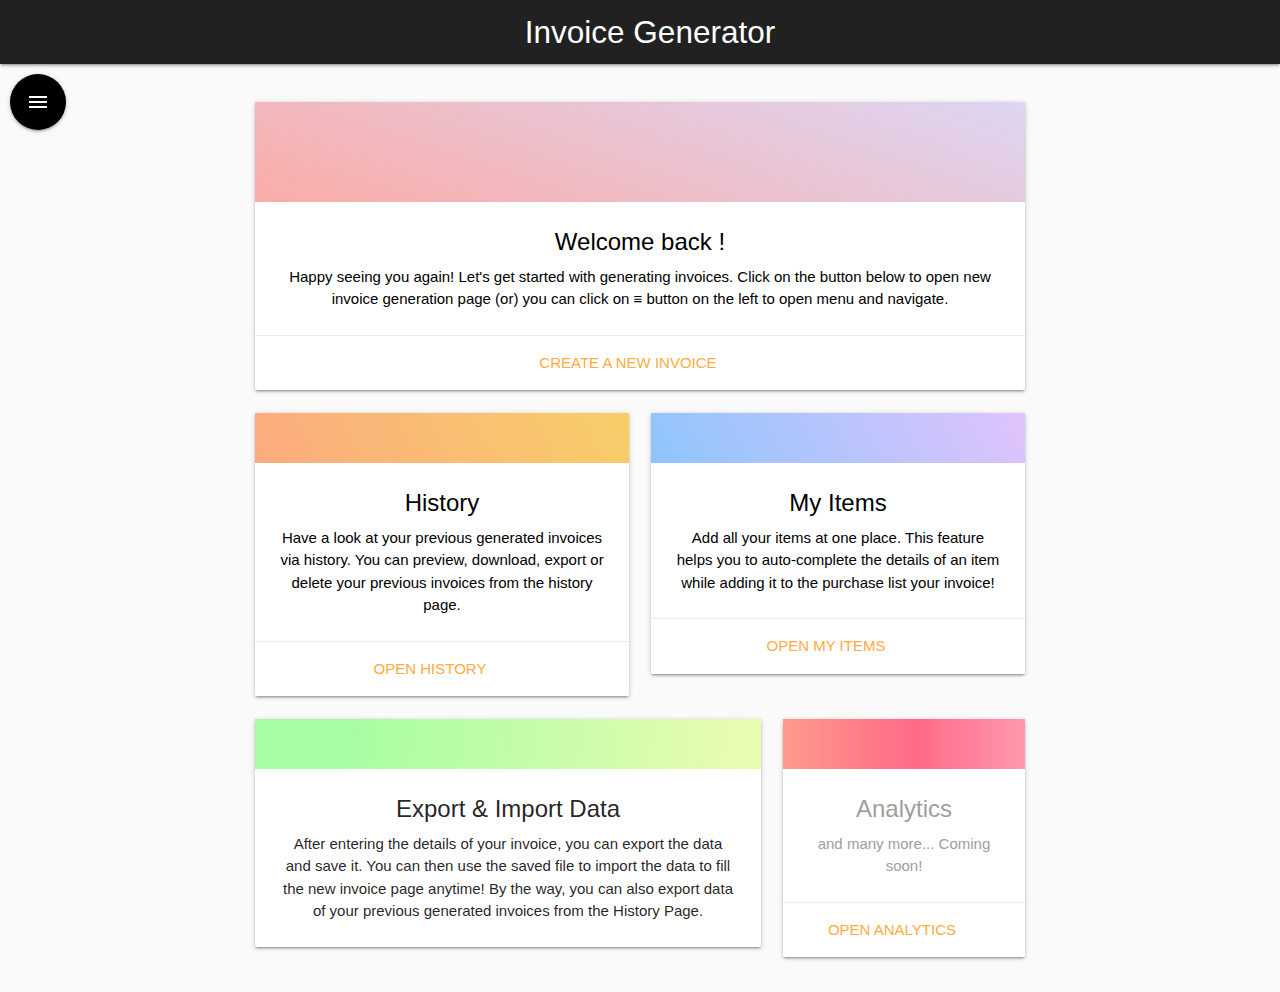
==== pages/home.html @ 2f6eff5f "minor fixes" ====
<!DOCTYPE html>
<html>
    <head>
        <title>Invoice Generator</title>
        <link rel="stylesheet" type="text/css" href="../style.css">
        <link rel="stylesheet" href="https://cdnjs.cloudflare.com/ajax/libs/materialize/1.0.0/css/materialize.min.css">	
        <link href="https://fonts.googleapis.com/icon?family=Material+Icons" rel="stylesheet">
        <link rel="stylesheet" href="https://use.fontawesome.com/releases/v5.6.3/css/all.css" integrity="sha384-UHRtZLI+pbxtHCWp1t77Bi1L4ZtiqrqD80Kn4Z8NTSRyMA2Fd33n5dQ8lWUE00s/" crossorigin="anonymous">
        <script src="https://www.gstatic.com/firebasejs/5.9.1/firebase-app.js"></script>

        <script src="https://www.gstatic.com/firebasejs/5.9.1/firebase-auth.js"></script>
        <script src="https://www.gstatic.com/firebasejs/5.9.1/firebase-firestore.js"></script>

        <script>
            // Initialize Firebase
            var config = {
                apiKey: "AIzaSyCyBdwJeaD2Vm17T8BRXrumNoOk3Z8NucE",
                authDomain: "invoice-generator-2ad43.firebaseapp.com",
                databaseURL: "https://invoice-generator-2ad43.firebaseio.com",
                projectId: "invoice-generator-2ad43",
                storageBucket: "invoice-generator-2ad43.appspot.com",
                messagingSenderId: "862076289309"
            };
            firebase.initializeApp(config);
        </script>
    </head>
    
    <body>
        <nav>
            <div class="nav-wrapper grey darken-4">
                <a href="#" class="brand-logo center" style="padding-left: 20px;">Invoice Generator</a>
            </div>
        </nav>

        <!-- side nav content -->
        <ul id="slide-out" class="sidenav">
            <li>
                <div class="user-view">
                    
                    <div class="background" >
                        <img src="../images/default_user_bg.jpg">
                    </div>
                    
                    <img id="user_image" class="circle" src="../images/default_user_image.png"></img>
                    <div id="user_name" class="white-text name"></div>
                    <div id="user_email" class="white-text email"></div>
                </div>
            </li>
            
            <li><a class="subheader">Actions</a></li>
            
            <li><a href="home.html"><i class="fas fa-home fa-lg"></i>Home</a></li>
            <li><a href="my_items.html"><i class="fas fa-shopping-bag fa-lg"></i></i>My Items</a></li>
            <li><a href="new_invoice.html"><i class="fas fa-file-invoice fa-lg"></i>New Invoice</a></li>
            <li><a href="history.html"><i class="fas fa-history fa-lg"></i>History</a></li>
            <li><a href="#"><i class="fas fa-chart-bar fa-lg"></i>Analytics</a></li>

            <li><div class="divider"></div></li>
            
            <li><a href="javascript:logOutUser();"><i class="fas fa-sign-out-alt fa-lg"></i>Logout</a></li>
        </ul>
             
        <div style="padding: 10px; position: fixed;">
            <a href="#" data-target="slide-out" class="sidenav-trigger btn-floating btn-large waves-effect waves-light black">
            <i class="material-icons">menu</i>
            </a>
        </div>

        <!-- Dashboard content here! -->
        <div id="invoice_form" class="row">
                
            <div class="col s12">
                <div class="card white">
                    <div class="card-image" style="background-color: #FAACA8;
                    background-image: linear-gradient(19deg, #FAACA8 0%, #DDD6F3 100%);
                    height: 100px;">
                    </div>
                    <div class="card-content black-text">
                        <span class="card-title">Welcome back <b id="user_greeting"></b>!</span>
                        <p>Happy seeing you again! Let's get started with generating invoices. Click on the button below to open new invoice generation page (or) you can click on <b>&#8801</b> button on the left to open menu and navigate.</p>
                    </div>
                    <div class="card-action">
                        <a href="new_invoice.html">Create a new Invoice</a>
                    </div>
                </div>
            </div>
                         
            <div class="col s6">
                <div class="card white">
                    <div class="card-image" style="background-color: #FBAB7E;
                    background-image: linear-gradient(62deg, #FBAB7E 0%, #F7CE68 100%);
                    height: 50px;">
                    </div>
                    <div class="card-content black-text">
                        <span class="card-title"><i class="fas fa-history fa-med"></i> History</span>
                        <p>Have a look at your previous generated invoices via history. You can preview, download, export or delete your previous invoices from the history page.</p>
                    </div>
                    <div class="card-action">
                        <a href="history.html">Open History</a>
                    </div>
                </div>
            </div>

            <div class="col s6">
                <div class="card white">
                    <div class="card-image" style="background-color: #8EC5FC;
                    background-image: linear-gradient(62deg, #8EC5FC 0%, #E0C3FC 100%);
                    height: 50px;">
                    </div>
                    <div class="card-content black-text">
                        <span class="card-title"><i class="fas fa-shopping-bag fa-med"></i> My Items</span>
                        <p>Add all your items at one place. This feature helps you to auto-complete the details of an item while adding it to the purchase list your invoice!</p>
                    </div>
                    <div class="card-action">
                        <a href="my_items.html">Open My Items</a>
                    </div>
                </div>
            </div>

            <div class="col s8">
                <div class="card white">
                    <div class="card-image" style="background-image: radial-gradient( circle 1124px at 1.6% 5%,  rgba(9,249,0,0.36) 7.4%, rgba(216,245,34,0.34) 48.1%, rgba(16,186,88,0.35) 80.1% );
                    height: 50px;">
                    </div>
                    <div class="card-content">
                        <span class="card-title"><i class="fas fa-file-import fa-med"></i> Export & Import Data</span>
                        <p>
                            After entering the details of your invoice, you can export the data and save it. 
                            You can then use the saved file to import the data to fill the new invoice page anytime! 
                            By the way, you can also export data of your previous generated invoices from the  History Page.
                        </p>
                    </div>
                </div>
            </div>

            <div class="col s4">
                <div class="card white">
                    <div class="card-image" style="background-color: #FF9A8B;
                    background-image: linear-gradient(90deg, #FF9A8B 0%, #FF6A88 55%, #FF99AC 100%);
                    height: 50px;">
                    </div>
                    <div class="card-content grey-text">
                        <span class="card-title"><i class="fas fa-chart-bar fa-med"></i> Analytics</span>
                        <p>and many more... Coming soon!</p>
                    </div>
                    <div class="card-action">
                        <a href="#">Open Analytics</a>
                    </div>
                </div>
            </div>

        </div>
    </body>
    
    <script src="https://cdnjs.cloudflare.com/ajax/libs/jspdf/1.4.1/jspdf.debug.js" integrity="sha384-THVO/sM0mFD9h7dfSndI6TS0PgAGavwKvB5hAxRRvc0o9cPLohB0wb/PTA7LdUHs" crossorigin="anonymous"></script>
    <script src="https://cdnjs.cloudflare.com/ajax/libs/materialize/1.0.0/js/materialize.min.js"></script>

    <script>
        document.addEventListener('DOMContentLoaded', function() {
            var elems = document.querySelectorAll('.sidenav');
            var instances = M.Sidenav.init(elems, {});
        });

        firebase.auth().onAuthStateChanged(function(user) {
            if (user) {
                if (user.photoURL) {
                    document.getElementById("user_image").src = user.photoURL;
                }
                document.getElementById("user_name").innerText = user.displayName;
                document.getElementById("user_greeting").innerText = user.displayName;
                document.getElementById("user_email").innerText = user.email;
            } else {
                window.location = "../index.html";
            }
        });

        function logOutUser() {
            firebase.auth().signOut().then(function() {
                document.location.href = "https://www.google.com/accounts/Logout?continue=https://appengine.google.com/_ah/logout?continue=https://cherub7.github.io/Invoice-generator/"
            }).catch(function(error) {
                console.log(error);
            });
        }
    </script>
</html>
---- style.css ----
#invoice_form {
    margin: auto;
    padding: 20px;
    border-radius: 10px;
    border: 20px;
    margin-top: 10px;

    text-align: center;

    width: 65%;
    height: auto;
}

.invoice_element {
    margin: 10px;
    width: 75%;
}


body {
    margin: auto;
    background: #fafafa;
}

img {
    max-width: 100%;
    max-height: 100%;
}

#logo_display {
    margin: 10px;
    text-align: center;
}
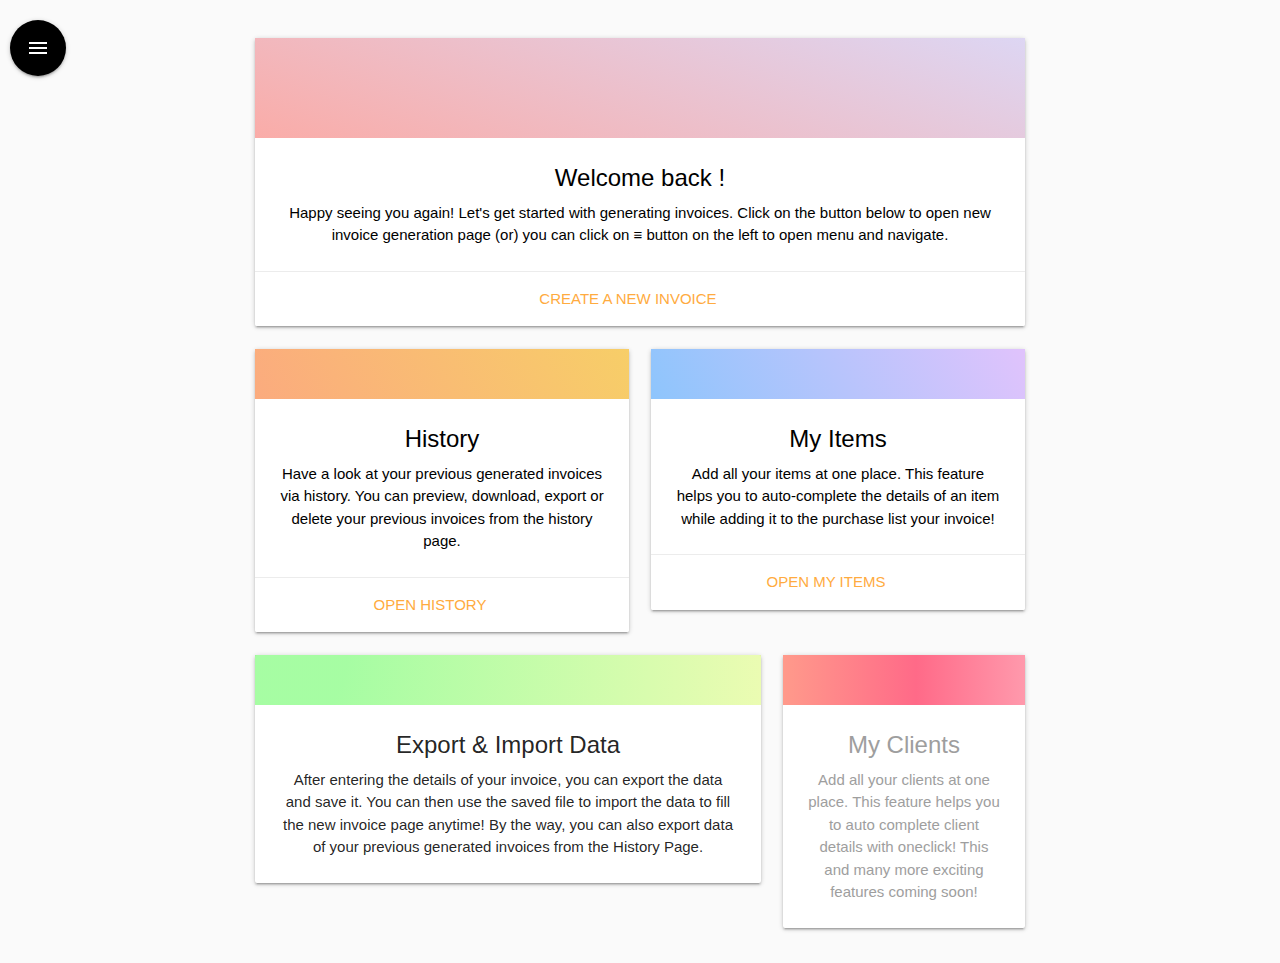
==== commit f8858bae: "UI changes" ====
--- a/pages/home.html
+++ b/pages/home.html
@@ -26,19 +26,14 @@
     </head>
     
     <body>
-        <nav>
-            <div class="nav-wrapper grey darken-4">
-                <a href="#" class="brand-logo center" style="padding-left: 20px;">Invoice Generator</a>
-            </div>
-        </nav>
 
         <!-- side nav content -->
         <ul id="slide-out" class="sidenav">
             <li>
                 <div class="user-view">
                     
-                    <div class="background" >
-                        <img src="../images/default_user_bg.jpg">
+                    <div class="background" style="background-color: #8EC5FC;
+                    background-image: linear-gradient(62deg, #8EC5FC 0%, #E0C3FC 100%);">
                     </div>
                     
                     <img id="user_image" class="circle" src="../images/default_user_image.png"></img>
@@ -51,9 +46,10 @@
             
             <li><a href="home.html"><i class="fas fa-home fa-lg"></i>Home</a></li>
             <li><a href="my_items.html"><i class="fas fa-shopping-bag fa-lg"></i></i>My Items</a></li>
+            <!-- <li><a href="#"><i class="fas fa-users fa-lg"></i></i>My Clients</a></li> -->
             <li><a href="new_invoice.html"><i class="fas fa-file-invoice fa-lg"></i>New Invoice</a></li>
             <li><a href="history.html"><i class="fas fa-history fa-lg"></i>History</a></li>
-            <li><a href="#"><i class="fas fa-chart-bar fa-lg"></i>Analytics</a></li>
+            <!-- <li><a href="#"><i class="fas fa-chart-bar fa-lg"></i>Analytics</a></li> -->
 
             <li><div class="divider"></div></li>
             
@@ -77,7 +73,11 @@
                     </div>
                     <div class="card-content black-text">
                         <span class="card-title">Welcome back <b id="user_greeting"></b>!</span>
-                        <p>Happy seeing you again! Let's get started with generating invoices. Click on the button below to open new invoice generation page (or) you can click on <b>&#8801</b> button on the left to open menu and navigate.</p>
+                        <p>
+                            Happy seeing you again! Let's get started with generating invoices. 
+                            Click on the button below to open new invoice generation page (or) you 
+                            can click on <b>&#8801</b> button on the left to open menu and navigate.
+                        </p>
                     </div>
                     <div class="card-action">
                         <a href="new_invoice.html">Create a new Invoice</a>
@@ -93,7 +93,9 @@
                     </div>
                     <div class="card-content black-text">
                         <span class="card-title"><i class="fas fa-history fa-med"></i> History</span>
-                        <p>Have a look at your previous generated invoices via history. You can preview, download, export or delete your previous invoices from the history page.</p>
+                        <p>Have a look at your previous generated invoices via history. 
+                            You can preview, download, export or delete 
+                            your previous invoices from the history page.</p>
                     </div>
                     <div class="card-action">
                         <a href="history.html">Open History</a>
@@ -109,7 +111,11 @@
                     </div>
                     <div class="card-content black-text">
                         <span class="card-title"><i class="fas fa-shopping-bag fa-med"></i> My Items</span>
-                        <p>Add all your items at one place. This feature helps you to auto-complete the details of an item while adding it to the purchase list your invoice!</p>
+                        <p>
+                            Add all your items at one place. 
+                            This feature helps you to auto-complete the details of an item while adding it 
+                            to the purchase list your invoice!
+                        </p>
                     </div>
                     <div class="card-action">
                         <a href="my_items.html">Open My Items</a>
@@ -139,12 +145,14 @@
                     background-image: linear-gradient(90deg, #FF9A8B 0%, #FF6A88 55%, #FF99AC 100%);
                     height: 50px;">
                     </div>
+                            
                     <div class="card-content grey-text">
-                        <span class="card-title"><i class="fas fa-chart-bar fa-med"></i> Analytics</span>
-                        <p>and many more... Coming soon!</p>
-                    </div>
-                    <div class="card-action">
-                        <a href="#">Open Analytics</a>
+                        <span class="card-title"><i class="fas fa-users fa-med"></i> My Clients</span>
+                        <p>
+                            Add all your clients at one place. This feature helps you
+                            to auto complete client details with oneclick!
+                            This and many more exciting features coming soon!
+                        </p>
                     </div>
                 </div>
             </div>
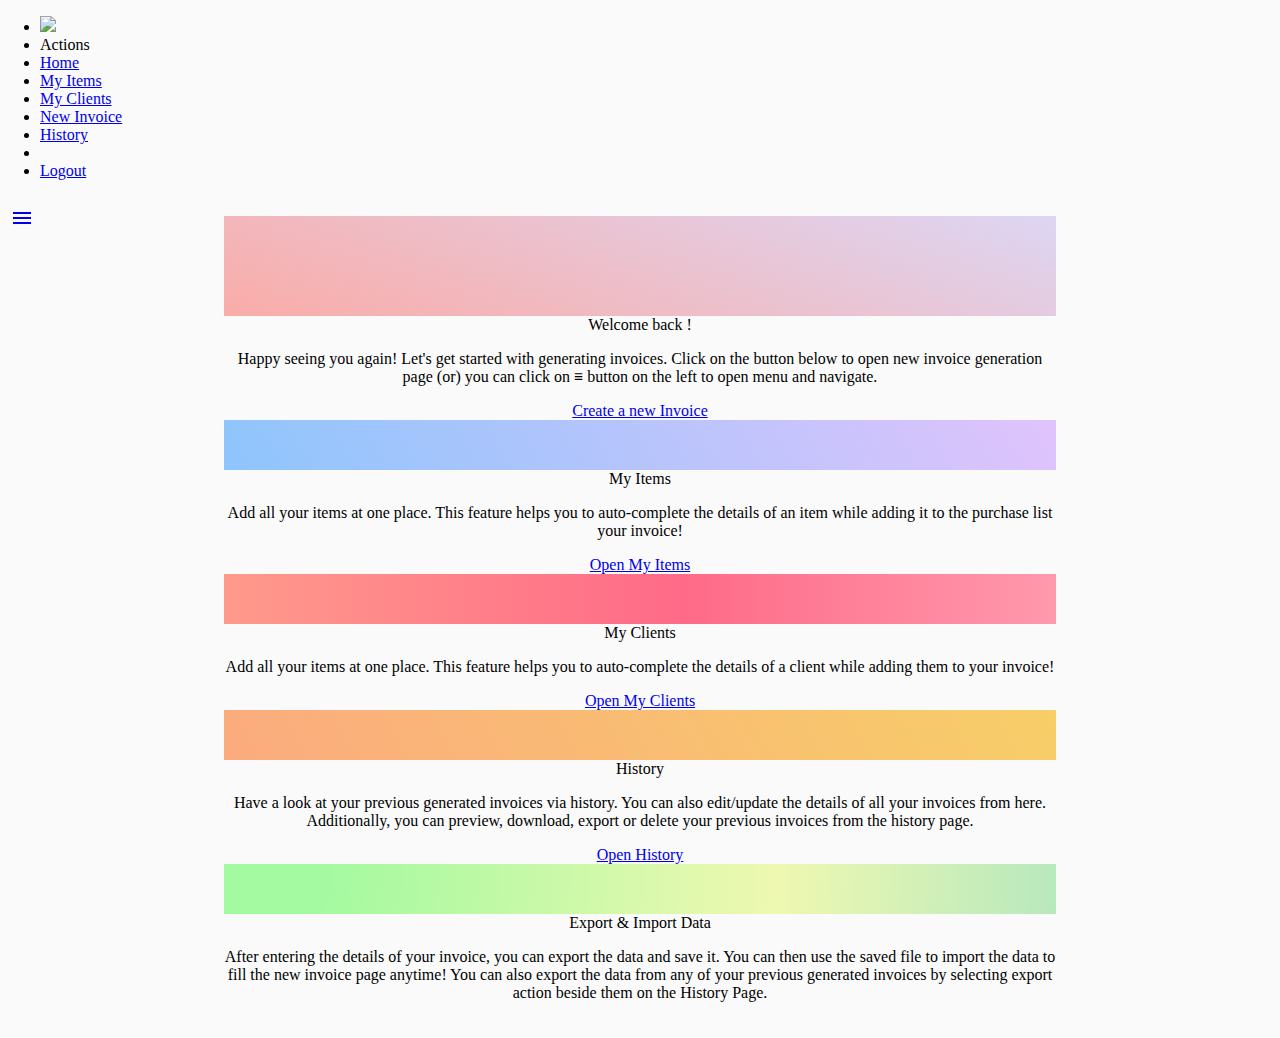
==== commit 6b870cd4: "edit invoice quickfix" ====
--- a/pages/home.html
+++ b/pages/home.html
@@ -3,7 +3,7 @@
     <head>
         <title>Invoice Generator</title>
         <link rel="stylesheet" type="text/css" href="../style.css">
-        <link rel="stylesheet" href="https://cdnjs.cloudflare.com/ajax/libs/materialize/1.0.0/css/materialize.min.css">	
+        <link rel="stylesheet" href="../external-scripts/materialize.min.css">	
         <link href="https://fonts.googleapis.com/icon?family=Material+Icons" rel="stylesheet">
         <link rel="stylesheet" href="https://use.fontawesome.com/releases/v5.6.3/css/all.css" integrity="sha384-UHRtZLI+pbxtHCWp1t77Bi1L4ZtiqrqD80Kn4Z8NTSRyMA2Fd33n5dQ8lWUE00s/" crossorigin="anonymous">
         <script src="https://www.gstatic.com/firebasejs/5.9.1/firebase-app.js"></script>
@@ -46,7 +46,7 @@
             
             <li><a href="home.html"><i class="fas fa-home fa-lg"></i>Home</a></li>
             <li><a href="my_items.html"><i class="fas fa-shopping-bag fa-lg"></i></i>My Items</a></li>
-            <!-- <li><a href="#"><i class="fas fa-users fa-lg"></i></i>My Clients</a></li> -->
+            <li><a href="my_clients.html"><i class="fas fa-users fa-lg"></i></i>My Clients</a></li>
             <li><a href="new_invoice.html"><i class="fas fa-file-invoice fa-lg"></i>New Invoice</a></li>
             <li><a href="history.html"><i class="fas fa-history fa-lg"></i>History</a></li>
             <!-- <li><a href="#"><i class="fas fa-chart-bar fa-lg"></i>Analytics</a></li> -->
@@ -84,24 +84,6 @@
                     </div>
                 </div>
             </div>
-                         
-            <div class="col s6">
-                <div class="card white">
-                    <div class="card-image" style="background-color: #FBAB7E;
-                    background-image: linear-gradient(62deg, #FBAB7E 0%, #F7CE68 100%);
-                    height: 50px;">
-                    </div>
-                    <div class="card-content black-text">
-                        <span class="card-title"><i class="fas fa-history fa-med"></i> History</span>
-                        <p>Have a look at your previous generated invoices via history. 
-                            You can preview, download, export or delete 
-                            your previous invoices from the history page.</p>
-                    </div>
-                    <div class="card-action">
-                        <a href="history.html">Open History</a>
-                    </div>
-                </div>
-            </div>
 
             <div class="col s6">
                 <div class="card white">
@@ -123,7 +105,48 @@
                 </div>
             </div>
 
-            <div class="col s8">
+            <div class="col s6">
+                <div class="card white">
+                    <div class="card-image" style="background-color: #FF9A8B;
+                    background-image: linear-gradient(90deg, #FF9A8B 0%, #FF6A88 55%, #FF99AC 100%);
+                    height: 50px;">
+                    </div>                
+                    <div class="card-content">
+                        <span class="card-title"><i class="fas fa-users fa-med"></i> My Clients</span>
+                        <p>
+                            Add all your items at one place. 
+                            This feature helps you to auto-complete the details of a client while adding 
+                            them to your invoice!
+                        </p>
+                    </div>
+                    <div class="card-action">
+                        <a href="my_clients.html">Open My Clients</a>
+                    </div>
+                </div>
+            </div>
+
+            <div class="col s6">
+                <div class="card white">
+                    <div class="card-image" style="background-color: #FBAB7E;
+                    background-image: linear-gradient(62deg, #FBAB7E 0%, #F7CE68 100%);
+                    height: 50px;">
+                    </div>
+                    <div class="card-content black-text">
+                        <span class="card-title"><i class="fas fa-history fa-med"></i> History</span>
+                        <p>
+                            Have a look at your previous generated invoices via history. 
+                            You can also edit/update the details of all your invoices from here.
+                            Additionally, you can preview, download, export or delete 
+                            your previous invoices from the history page.
+                        </p>
+                    </div>
+                    <div class="card-action">
+                         <a href="history.html">Open History</a>
+                    </div>
+                </div>
+            </div>
+
+            <div class="col s6">
                 <div class="card white">
                     <div class="card-image" style="background-image: radial-gradient( circle 1124px at 1.6% 5%,  rgba(9,249,0,0.36) 7.4%, rgba(216,245,34,0.34) 48.1%, rgba(16,186,88,0.35) 80.1% );
                     height: 50px;">
@@ -133,25 +156,8 @@
                         <p>
                             After entering the details of your invoice, you can export the data and save it. 
                             You can then use the saved file to import the data to fill the new invoice page anytime! 
-                            By the way, you can also export data of your previous generated invoices from the  History Page.
-                        </p>
-                    </div>
-                </div>
-            </div>
-
-            <div class="col s4">
-                <div class="card white">
-                    <div class="card-image" style="background-color: #FF9A8B;
-                    background-image: linear-gradient(90deg, #FF9A8B 0%, #FF6A88 55%, #FF99AC 100%);
-                    height: 50px;">
-                    </div>
-                            
-                    <div class="card-content grey-text">
-                        <span class="card-title"><i class="fas fa-users fa-med"></i> My Clients</span>
-                        <p>
-                            Add all your clients at one place. This feature helps you
-                            to auto complete client details with oneclick!
-                            This and many more exciting features coming soon!
+                            You can also export the data from any of your previous generated invoices by selecting
+                            export action beside them on the History Page.
                         </p>
                     </div>
                 </div>
@@ -160,8 +166,7 @@
         </div>
     </body>
     
-    <script src="https://cdnjs.cloudflare.com/ajax/libs/jspdf/1.4.1/jspdf.debug.js" integrity="sha384-THVO/sM0mFD9h7dfSndI6TS0PgAGavwKvB5hAxRRvc0o9cPLohB0wb/PTA7LdUHs" crossorigin="anonymous"></script>
-    <script src="https://cdnjs.cloudflare.com/ajax/libs/materialize/1.0.0/js/materialize.min.js"></script>
+    <script src="../external-scripts/materialize.min.js"></script>
 
     <script>
         document.addEventListener('DOMContentLoaded', function() {
